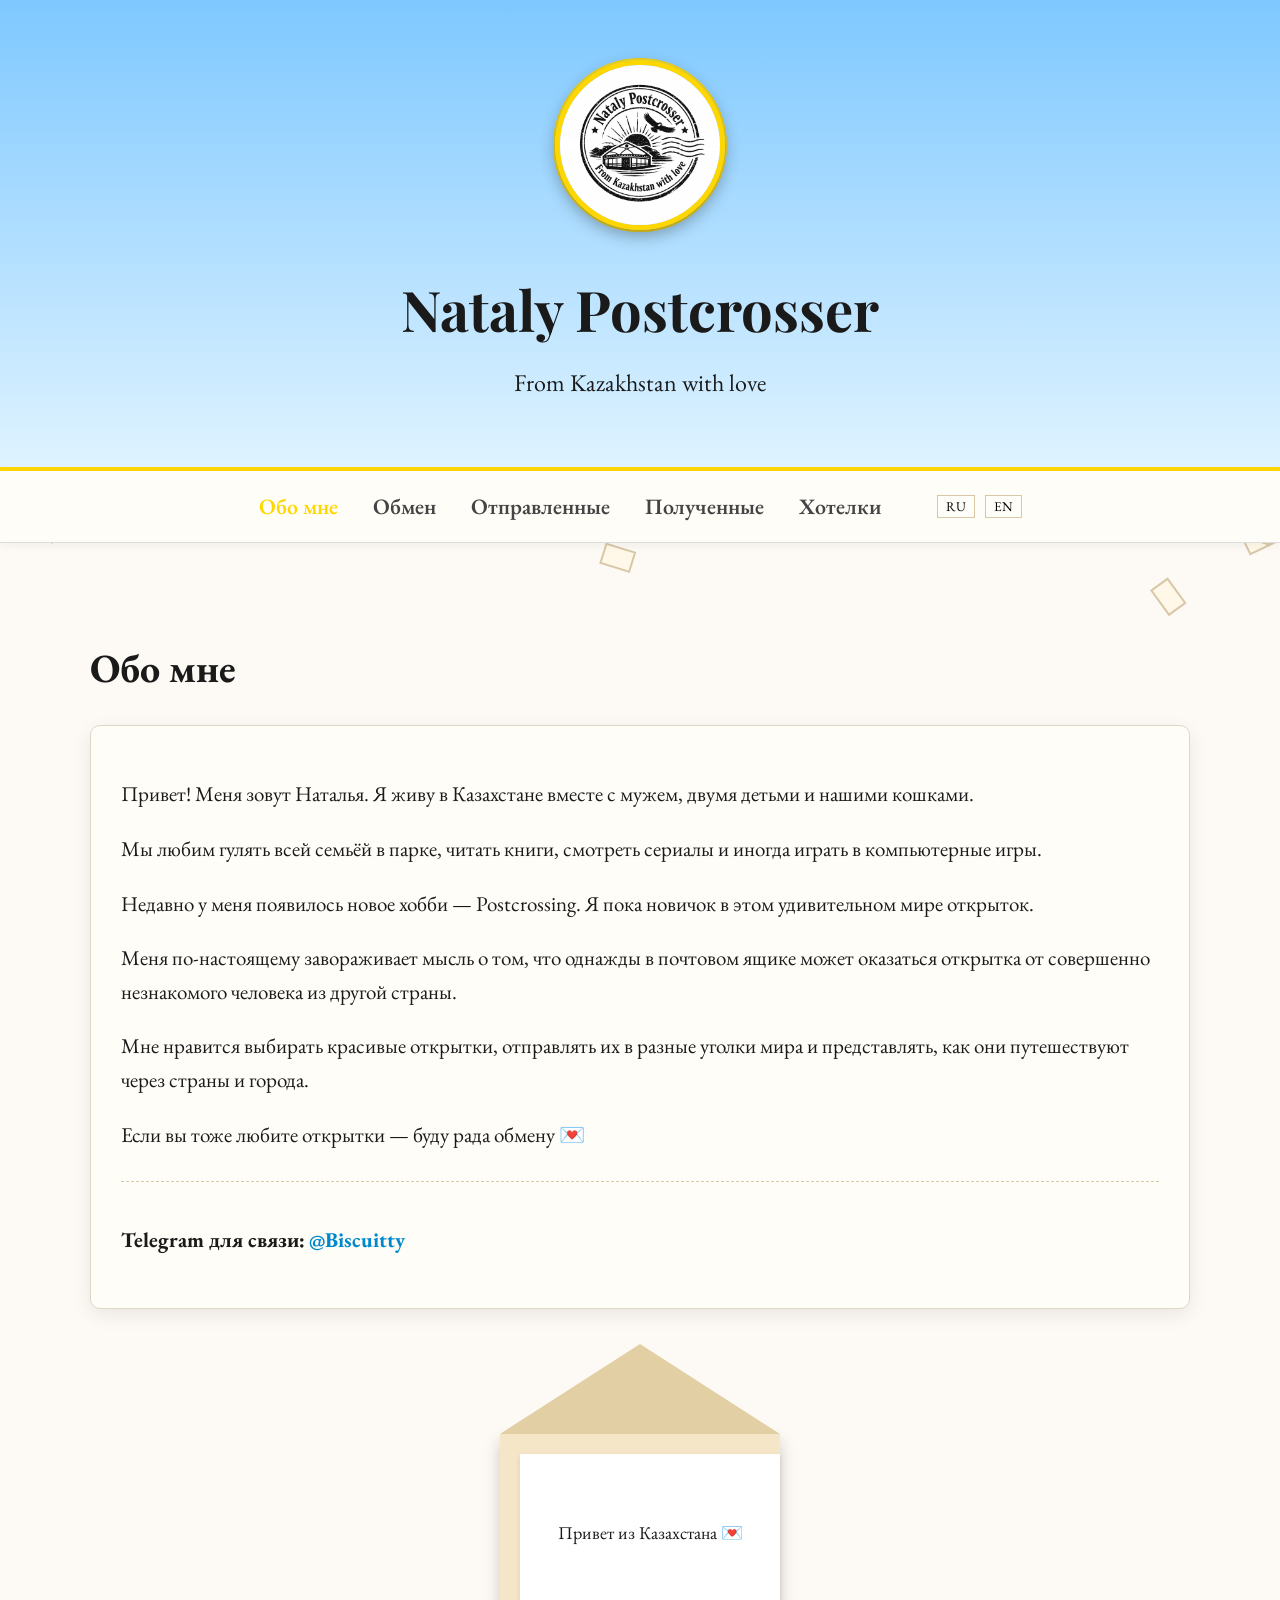
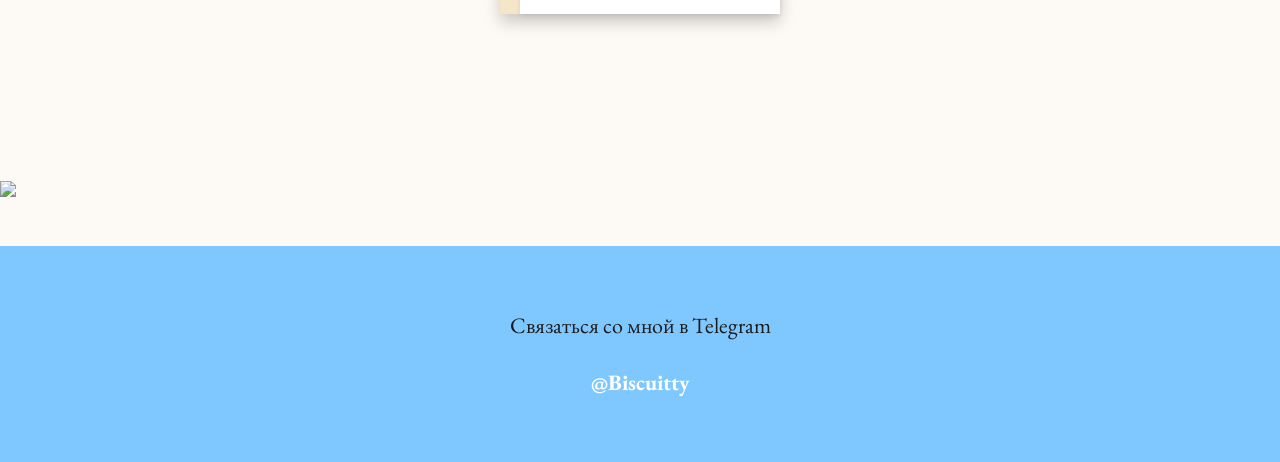
==== index.html @ 1d965ecf "init Project Description A personal portfolio website dedicated to my hobby — Postcrossing. The sit" ====
<!DOCTYPE html>
<html lang="ru">
<head>
    <meta charset="UTF-8">
    <meta name="viewport" content="width=device-width, initial-scale=1.0">
    <title class="lang" data-ru="Nataly Postcrosser — Обо мне" data-en="Nataly Postcrosser — About Me">Nataly Postcrosser — Обо мне</title>
    <link href="https://fonts.googleapis.com/css2?family=EB+Garamond:wght@400;600&family=Playfair+Display:wght@500&display=swap" rel="stylesheet">
    <link rel="stylesheet" href="css/style.css">
</head>
<body>

    <canvas id="bg"></canvas>
    <div id="plane">✈️</div>

<header>
    <div class="logo-wrapper">
        <div class="logoWaves">
            <div class="wave"></div>
            <div class="wave"></div>
            <div class="wave"></div>
        </div>
        <img class="logoStamp" src="images/logo.png" alt="Logo">
    </div>
    <h1>Nataly Postcrosser</h1>
    <p>From Kazakhstan with love</p>
</header>

    <nav>
        <a href="index.html" class="lang" style="color: gold;" data-ru="Обо мне" data-en="About Me">Обо мне</a>
        <a href="exchange.html" class="lang" data-ru="Обмен" data-en="Exchange">Обмен</a>
        <a href="sent.html" class="lang" data-ru="Отправленные" data-en="Sent">Отправленные</a>
        <a href="received.html" class="lang" data-ru="Полученные" data-en="Received">Полученные</a>
        <a href="wishlist.html" class="lang" data-ru="Хотелки" data-en="Wishlist">Хотелки</a>

        <div class="lang-switch">
            <button onclick="setLanguage('ru')">RU</button>
            <button onclick="setLanguage('en')">EN</button>
        </div>
    </nav>

    <section id="about">
        <h2 class="lang" data-ru="Обо мне" data-en="About Me">Обо мне</h2>
        <div class="card">
            <p class="lang" 
               data-ru="Привет! Меня зовут Наталья. Я живу в Казахстане вместе с мужем, двумя детьми и нашими кошками." 
               data-en="Hi! My name is Nataly. I live in Kazakhstan with my husband, our two children, and our cats.">
               Привет! Меня зовут Наталья. Я живу в Казахстане вместе с мужем, двумя детьми и нашими кошками.
            </p>
            
            <p class="lang" 
               data-ru="Мы любим гулять всей семьёй в парке, читать книги, смотреть сериалы и иногда играть в компьютерные игры." 
               data-en="As a family, we love walking in the park, reading books, watching TV shows, and occasionally playing video games.">
               Мы любим гулять всей семьёй в парке, читать книги, смотреть сериалы и иногда играть в компьютерные игры.
            </p>
            
            <p class="lang" 
               data-ru="Недавно у меня появилось новое хобби — Postcrossing. Я пока новичок в этом удивительном мире открыток." 
               data-en="Recently, I discovered a new hobby — Postcrossing. I'm still a beginner in this wonderful world of postcards.">
               Недавно у меня появилось новое хобби — <b>Postcrossing</b>. Я пока новичок в этом удивительном мире открыток.
            </p>
            
            <p class="lang" 
               data-ru="Меня по‑настоящему завораживает мысль о том, что однажды в почтовом ящике может оказаться открытка от совершенно незнакомого человека из другой страны." 
               data-en="I am truly fascinated by the thought that one day, a postcard from a complete stranger in another country might appear in my mailbox.">
               Меня по‑настоящему завораживает мысль о том, что однажды в почтовом ящике может оказаться открытка от совершенно незнакомого человека из другой страны.
            </p>
            
            <p class="lang" 
               data-ru="Мне нравится выбирать красивые открытки, отправлять их в разные уголки мира и представлять, как они путешествуют через страны и города." 
               data-en="I love picking out beautiful postcards, sending them to different corners of the world, and imagining their journey across countries and cities.">
               Мне нравится выбирать красивые открытки, отправлять их в разные уголки мира и представлять, как они путешествуют через страны и города.
            </p>
            
            <p class="lang" 
               data-ru="Если вы тоже любите открытки — буду рада обмену 💌" 
               data-en="If you love postcards too, I would be happy to do an exchange! 💌">
               Если вы тоже любите открытки — буду рада обмену 💌
            </p>
            
            <div style="margin-top: 30px; border-top: 1px dashed #d8c8a8; padding-top: 20px;">
                <p>
                    <b class="lang" data-ru="Telegram для связи:" data-en="Contact me on Telegram:">Telegram для связи:</b> 
                    <a href="https://t.me/Biscuitty" target="_blank" style="text-decoration:none; color: #0088cc; font-weight: bold;">
                        @Biscuitty
                    </a>
                </p>
            </div>
        </div>

<div class="envelope-wrapper">
    <div class="envelope" id="envelope">
        <div class="flap"></div>
        <div class="letter lang" data-ru="Привет из Казахстана 💌" data-en="Hello from Kazakhstan 💌">
            Привет из Казахстана 💌
        </div>
    </div>
</div>
    </section>

    <img class="scrollStamp" id="scrollStamp" src="https://upload.wikimedia.org/wikipedia/commons/thumb/3/3c/Postmark.svg/240px-Postmark.svg.png">

    <footer>
        <p class="lang" data-ru="Связаться со мной в Telegram" data-en="Get in touch via Telegram">Связаться со мной в Telegram</p>
        <p>
            <a href="https://t.me/Biscuitty" target="_blank" style="text-decoration:none; color: white; font-weight: bold;">
                @Biscuitty
            </a>
        </p>
    </footer>

    <script src="js/scripts.js"></script>

</body>
</html>
---- css/style.css ----
/* ==========================================================================
   1. БАЗОВЫЕ СТИЛИ И ФОН
   ========================================================================== */
body {
    margin: 0;
    font-family: 'EB Garamond', serif;
    font-size: 20px;
    line-height: 1.6;
    background: #fdfaf5;
    color: #1a1a1a;
    background-image: url("https://www.transparenttextures.com/patterns/aged-paper.png");
    overflow-x: hidden;
}

canvas {
    position: fixed;
    top: 0;
    left: 0;
    pointer-events: none;
    z-index: -1;
}

/* Самолетик */
#plane {
    position: fixed;
    font-size: 24px;
    pointer-events: none;
    left: -100px;
    top: 120px;
    transition: transform 8s linear;
    z-index: 5;
}

/* ==========================================================================
   2. ШАПКА (HEADER) И ЛОГОТИП
   ========================================================================== */
header {
    text-align: center;
    padding: 60px 20px;
    background: linear-gradient(#7ec8ff, #dff3ff);
    border-bottom: 4px solid gold;
    position: relative;
    overflow: hidden;
}

header h1 {
    font-family: 'Playfair Display', serif;
    font-size: 56px;
    margin: 10px 0;
}

header p {
    margin: 5px;
    font-size: 24px;
}

.logo-wrapper {
    position: relative;
    display: inline-block;
    margin-bottom: 15px;
}

.logoStamp {
    width: 160px;
    height: 160px;
    border-radius: 50%;
    object-fit: cover;
    border: 5px solid gold;
    box-shadow: 0 6px 16px rgba(0,0,0,0.3);
    position: relative;
    z-index: 3;
    display: block;
}

.logoWaves {
    position: absolute;
    top: 50%;
    left: 50%;
    transform: translate(-50%, -50%);
    width: 0;
    height: 0;
    pointer-events: none;
    z-index: 1;
    display: flex;
    align-items: center;
    justify-content: center;
}

.wave {
    position: absolute;
    border: 2px solid rgba(255, 215, 0, 0.5);
    border-radius: 50%;
    animation: wave 3s infinite;
}

.wave:nth-child(1) { width: 170px; height: 170px; }
.wave:nth-child(2) { width: 170px; height: 170px; animation-delay: 0.5s; }
.wave:nth-child(3) { width: 170px; height: 170px; animation-delay: 1s; }

@keyframes wave {
    0% { opacity: 0.8; transform: scale(1); }
    100% { opacity: 0; transform: scale(2); }
}

/* ==========================================================================
   3. НАВИГАЦИЯ И КНОПКИ
   ========================================================================== */
nav {
    display: flex;
    justify-content: center;
    flex-wrap: wrap;
    gap: 15px 35px;
    padding: 18px;
    background: #fffdf8;
    border-bottom: 1px solid #ddd;
    font-size: 22px;
    position: sticky;
    top: 0;
    z-index: 1000;
    box-shadow: 0 2px 10px rgba(0,0,0,0.05);
}

nav a {
    text-decoration: none;
    color: #444;
    font-weight: 600;
}

.lang-switch {
    display: flex;
    gap: 10px;
    margin-left: 20px;
    align-self: center;
}

.lang-switch button {
    background: none;
    border: 1px solid #d8c8a8;
    cursor: pointer;
    font-family: 'EB Garamond', serif;
    padding: 2px 8px;
    transition: 0.3s;
}

.lang-switch button:hover {
    background: #f5e6c8;
}

/* ==========================================================================
   4. КОНТЕНТ И КАРТОЧКИ (С ЗАГРУЗКОЙ)
   ========================================================================== */
section {
    padding: 60px 20px;
    max-width: 1100px;
    margin: auto;
}

h2 { font-size: 40px; margin-bottom: 20px; }

.card {
    background: #fffdf8;
    border: 1px solid #e0d6c8;
    padding: 30px;
    margin: 25px 0;
    border-radius: 10px;
    box-shadow: 0 6px 20px rgba(0,0,0,0.08);
    position: relative;
    font-size: 21px;
}

.card:after {
    content: "";
    position: absolute;
    right: 10px; top: 10px; width: 90px; height: 90px;
    background: url("https://upload.wikimedia.org/wikipedia/commons/thumb/3/3c/Postmark.svg/120px-Postmark.svg.png") no-repeat center;
    background-size: contain; opacity: 0.15;
}

.gallery {
    display: grid;
    grid-template-columns: repeat(auto-fill, minmax(250px, 1fr)); 
    gap: 28px;
    align-items: center; 
    justify-items: center;
    margin-bottom: 40px;
}

.postcardCard {
    position: relative;
    min-height: 250px;
    width: 100%;
    max-width: 350px;
    background: #eee4d1;
    padding: 12px;
    border: 1px solid #d8c8a8;
    box-shadow: 0 6px 12px rgba(0,0,0,0.15);
    transform: rotate(-1deg);
    transition: 0.4s ease;
    cursor: pointer;
    display: flex;
    align-items: center;
    justify-content: center;
    overflow: hidden;
}

.postcardCard:hover {
    transform: rotate(1deg) scale(1.05);
    z-index: 10;
}

/* Спиннер загрузки */
.postcardCard::before {
    content: "⏳";
    position: absolute;
    font-size: 30px;
    animation: stamp-spin 1.5s infinite linear;
    opacity: 0.4;
    z-index: 1;
}

/* Золотая линия прогресса */
.postcardCard::after {
    content: "";
    position: absolute;
    bottom: 0; left: 0; height: 4px;
    background: gold;
    width: var(--progress, 0%); /* Вот тут магия связи с JS */
    z-index: 2;
    transition: width 0.2s linear;
}

/* Анимация полоски, пока грузится */
.postcardCard:not(.loaded)::after {
    animation: load-progress-flicker 2s infinite ease-in-out;
}

@keyframes load-progress-flicker {
    0% { width: 0; opacity: 1; }
    50% { width: 70%; opacity: 0.5; }
    100% { width: 100%; opacity: 0; }
}

/* --- Модальное окно (Самолетик и письмо) --- */
.modal-loader {
    position: absolute;
    top: 50%; left: 50%;
    transform: translate(-50%, -50%);
    display: none;
    flex-direction: column;
    align-items: center;
    z-index: 2005;
}

#modal.loading .modal-loader { display: flex; }

.loader-stamp { font-size: 50px; animation: stamp-pulse 1.5s infinite; }
.loader-plane { font-size: 24px; animation: plane-orbit 2s infinite linear; position: absolute; }

/* Цифры в модальном окне */
.modal-percentage {
    color: white;
    font-family: 'Playfair Display', serif;
    font-size: 24px;
    margin-top: 20px;
}

@keyframes stamp-pulse { 0%, 100% { transform: scale(1); } 50% { transform: scale(1.2); } }
@keyframes plane-orbit {
    from { 
        /* 0 градусов — летит носом вперед */
        transform: rotate(0deg) translateX(60px) rotate(110deg); 
    }
    to { 
        /* 360 градусов — полный круг */
        transform: rotate(360deg) translateX(60px) rotate(110deg); 
    }
}

/* Цифры процентов */
.load-percentage {
    position: absolute;
    top: 50%; left: 50%; transform: translate(-50%, -50%);
    font-family: 'Playfair Display', serif;
    font-size: 28px; font-weight: bold; color: #8b7d6a;
    background: rgba(253, 250, 245, 0.9);
    padding: 8px 15px; border-radius: 5px; z-index: 10;
    transition: opacity 0.4s ease;
    box-shadow: 0 2px 8px rgba(0,0,0,0.1);
}

.postcardCard.loaded::before, .postcardCard.loaded::after { display: none; }
.postcardCard.loaded .load-percentage { opacity: 0; pointer-events: none; }

.postcardCard img {
    width: 100%; display: block; height: auto;
    opacity: 0; transition: opacity 0.6s ease-in-out;
    position: relative; z-index: 5;
}

.postcardCard.loaded img { opacity: 1; }

/* ==========================================================================
   5. МОДАЛЬНОЕ ОКНО И ФУТЕР
   ========================================================================== */
#modal {
    position: fixed;
    top: 0; left: 0; right: 0; bottom: 0;
    background: rgba(0,0,0,0.85);
    display: none;
    align-items: center;
    justify-content: center;
    z-index: 2000;
}

#modal img {
    max-width: 95%; max-height: 90%;
    box-shadow: 0 10px 40px black;
    opacity: 0; transition: opacity 0.5s ease;
}

#modal img.loaded { opacity: 1; }

.modal-prev, .modal-next {
    position: absolute; top: 50%; transform: translateY(-50%);
    background: rgba(255, 255, 255, 0.1);
    color: white; border: none; font-size: 40px;
    padding: 20px; cursor: pointer; transition: 0.3s;
    z-index: 2001;
}

.modal-prev:hover, .modal-next:hover { background: rgba(255, 255, 255, 0.3); }
.modal-prev { left: 20px; }
.modal-next { right: 20px; }

footer {
    text-align: center;
    padding: 40px;
    background: #7ec8ff;
    margin-top: 40px;
    font-size: 22px;
}

/* ==========================================================================
   6. АНИМАЦИИ И АДАПТИВНОСТЬ
   ========================================================================== */
@keyframes stamp-spin { from { transform: rotate(0deg); } to { transform: rotate(360deg); } }
@keyframes load-progress { 0% { width: 0; left: 0; } 50% { width: 100%; left: 0; } 100% { width: 0; left: 100%; } }

@media (max-width: 768px) {
    header { padding: 40px 15px; }
    header h1 { font-size: 38px; }
    .logoStamp { width: 120px; height: 120px; }
    nav { gap: 10px 20px; font-size: 18px; }
    h2 { font-size: 32px; }
    .postcardCard { min-height: 200px; }
    .modal-prev, .modal-next { padding: 10px; font-size: 30px; }
}

@media (max-width: 480px) {
    .gallery { grid-template-columns: 1fr; }
}

/* ==========================================================================
   СПЕЦИАЛЬНЫЙ ЭЛЕМЕНТ: ИНТЕРАКТИВНЫЙ КОНВЕРТ (ABOUT ME)
   ========================================================================== */
/* Контейнер для центрирования конверта */
/* Контейнер, который держит конверт по центру */
.envelope-wrapper {
    display: flex;
    justify-content: center; /* Центр по горизонтали */
    align-items: center;     /* Центр по вертикали (если задана высота) */
    width: 100%;
    padding: 100px 0;        /* Отступы, чтобы вылетающее письмо не задевало заголовки */
    margin: 0 auto;
}

.envelope {
    width: 280px;
    height: 180px;
    background: #f5e6c8;
    position: relative;
    cursor: pointer;
    box-shadow: 0 8px 15px rgba(0,0,0,0.2);
    transition: 0.3s;
}

/* Клапан */
.flap {
    position: absolute;
    width: 0;
    height: 0;
    border-left: 140px solid transparent;
    border-right: 140px solid transparent;
    border-bottom: 90px solid #e2cfa4;
    top: -90px;
    left: 0;
    transform-origin: bottom;
    transition: 0.6s ease;
    z-index: 3;
}

/* Письмо */
.letter {
    position: absolute;
    width: 240px;
    height: 140px;
    background: white;
    top: 20px;
    left: 20px;
    transition: 0.6s ease;
    display: flex;
    align-items: center;
    justify-content: center;
    font-size: 18px;
    text-align: center;
    padding: 10px;
    box-shadow: 0 2px 5px rgba(0,0,0,0.1);
    z-index: 2;
}

/* Анимация открытия */
.envelope.open .flap {
    transform: rotateX(180deg);
    z-index: 1; /* Уходит назад */
}

.envelope.open .letter {
    transform: translateY(-130px); /* Вылетает вверх */
    z-index: 4; /* Становится выше клапана */
}
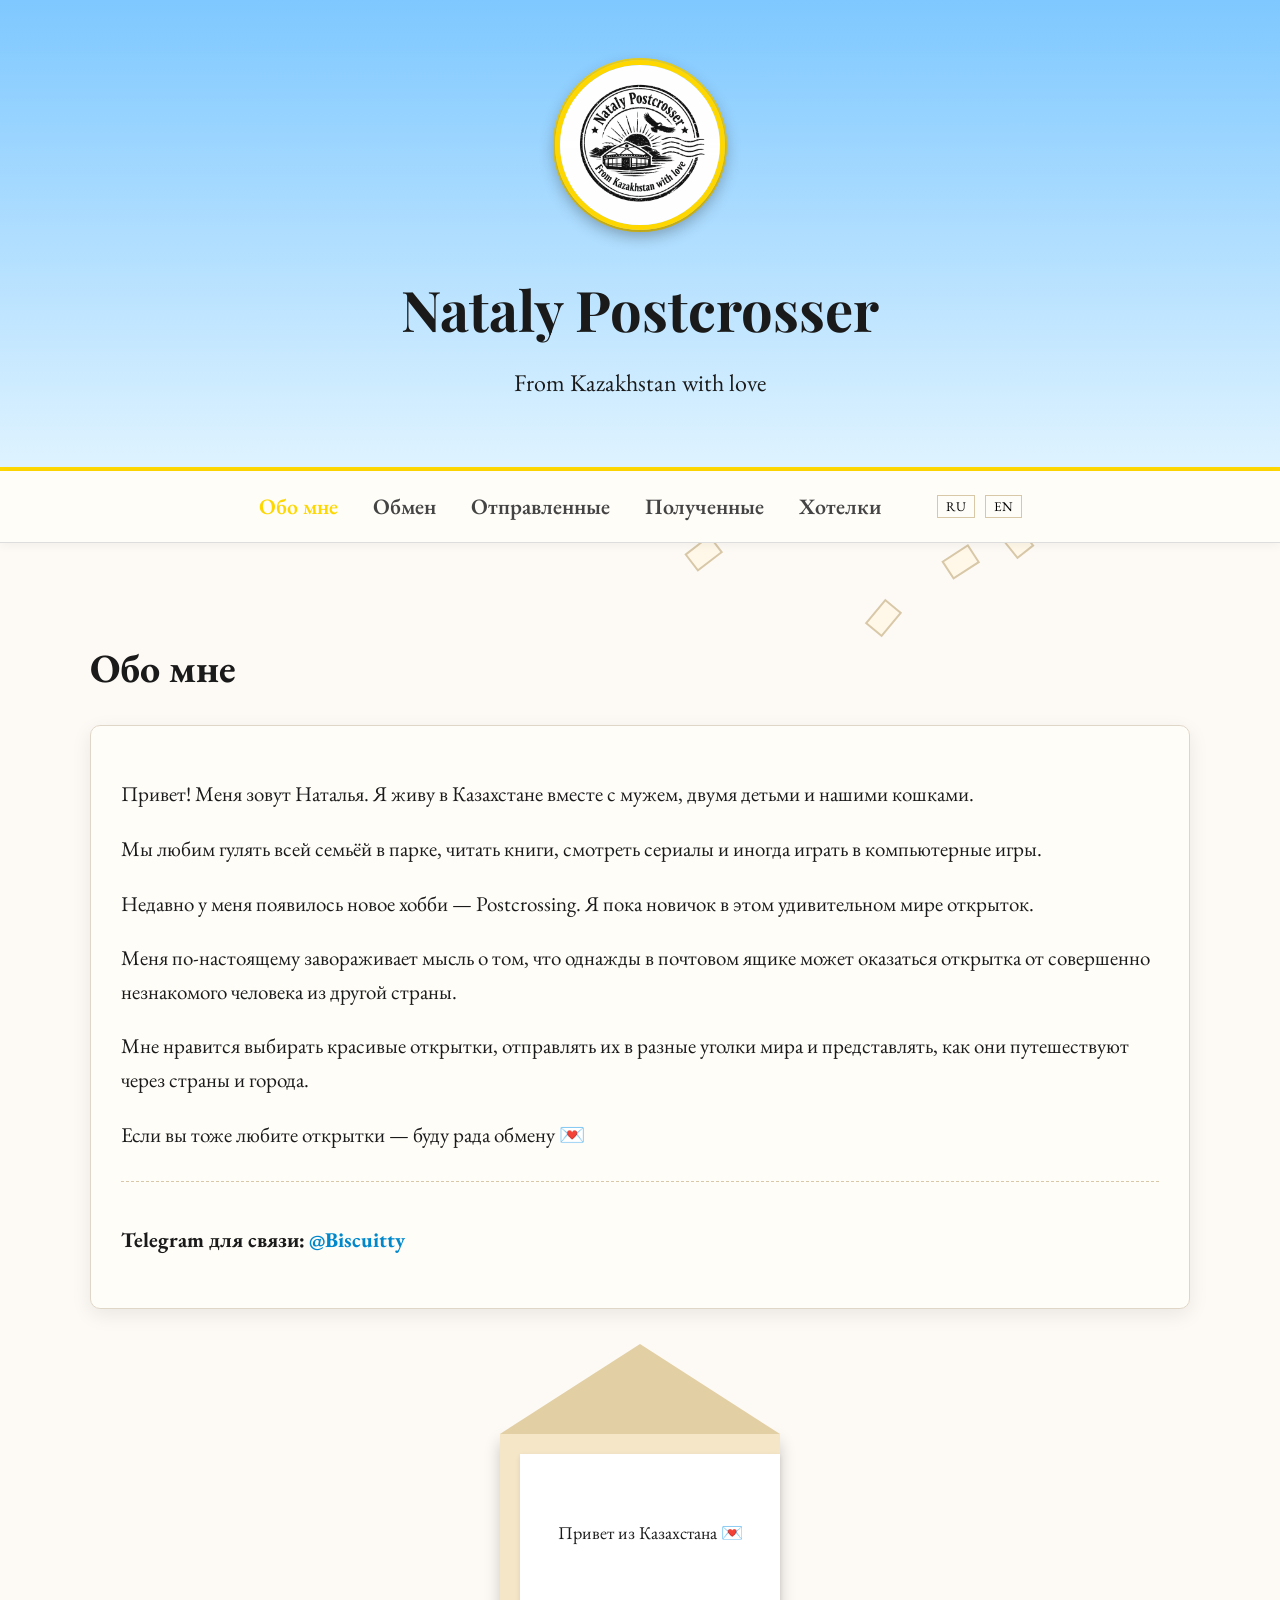
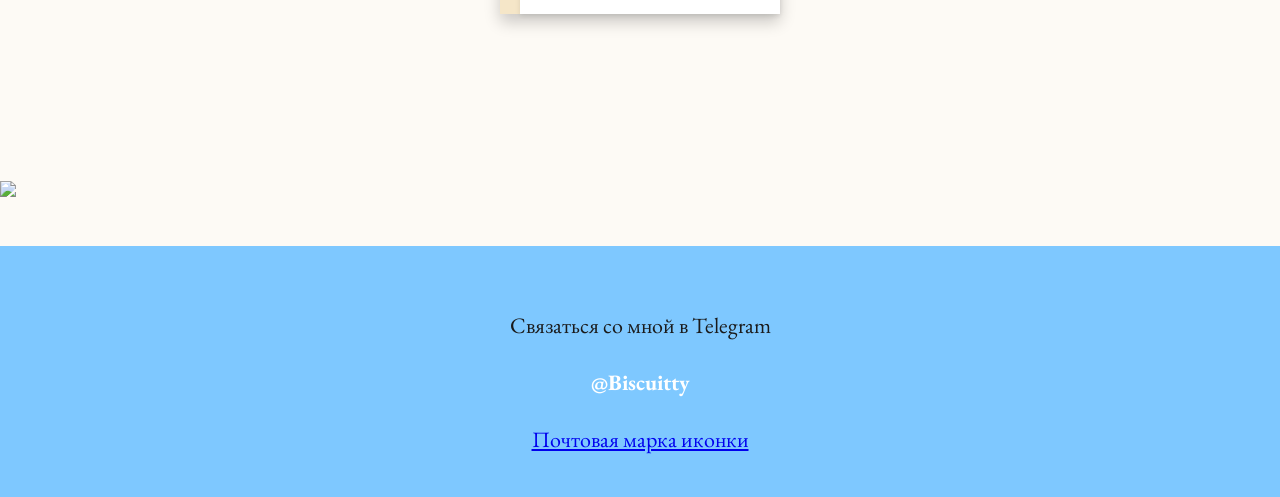
==== commit 10245782: "Add site favicon Added favicon.png to the root directory and updated all HTML files with the favicon" ====
--- a/index.html
+++ b/index.html
@@ -6,6 +6,7 @@
     <title class="lang" data-ru="Nataly Postcrosser — Обо мне" data-en="Nataly Postcrosser — About Me">Nataly Postcrosser — Обо мне</title>
     <link href="https://fonts.googleapis.com/css2?family=EB+Garamond:wght@400;600&family=Playfair+Display:wght@500&display=swap" rel="stylesheet">
     <link rel="stylesheet" href="css/style.css">
+    <link rel="icon" type="image/png" href="favicon.png">
 </head>
 <body>
 
@@ -106,6 +107,7 @@
                 @Biscuitty
             </a>
         </p>
+        <a href="https://www.flaticon.com/ru/free-icons/-" class="lang" data-ru="Почтовая марка иконки" data-en="Postage stamp icon">Почтовая марка иконки</a>
     </footer>
 
     <script src="js/scripts.js"></script>
